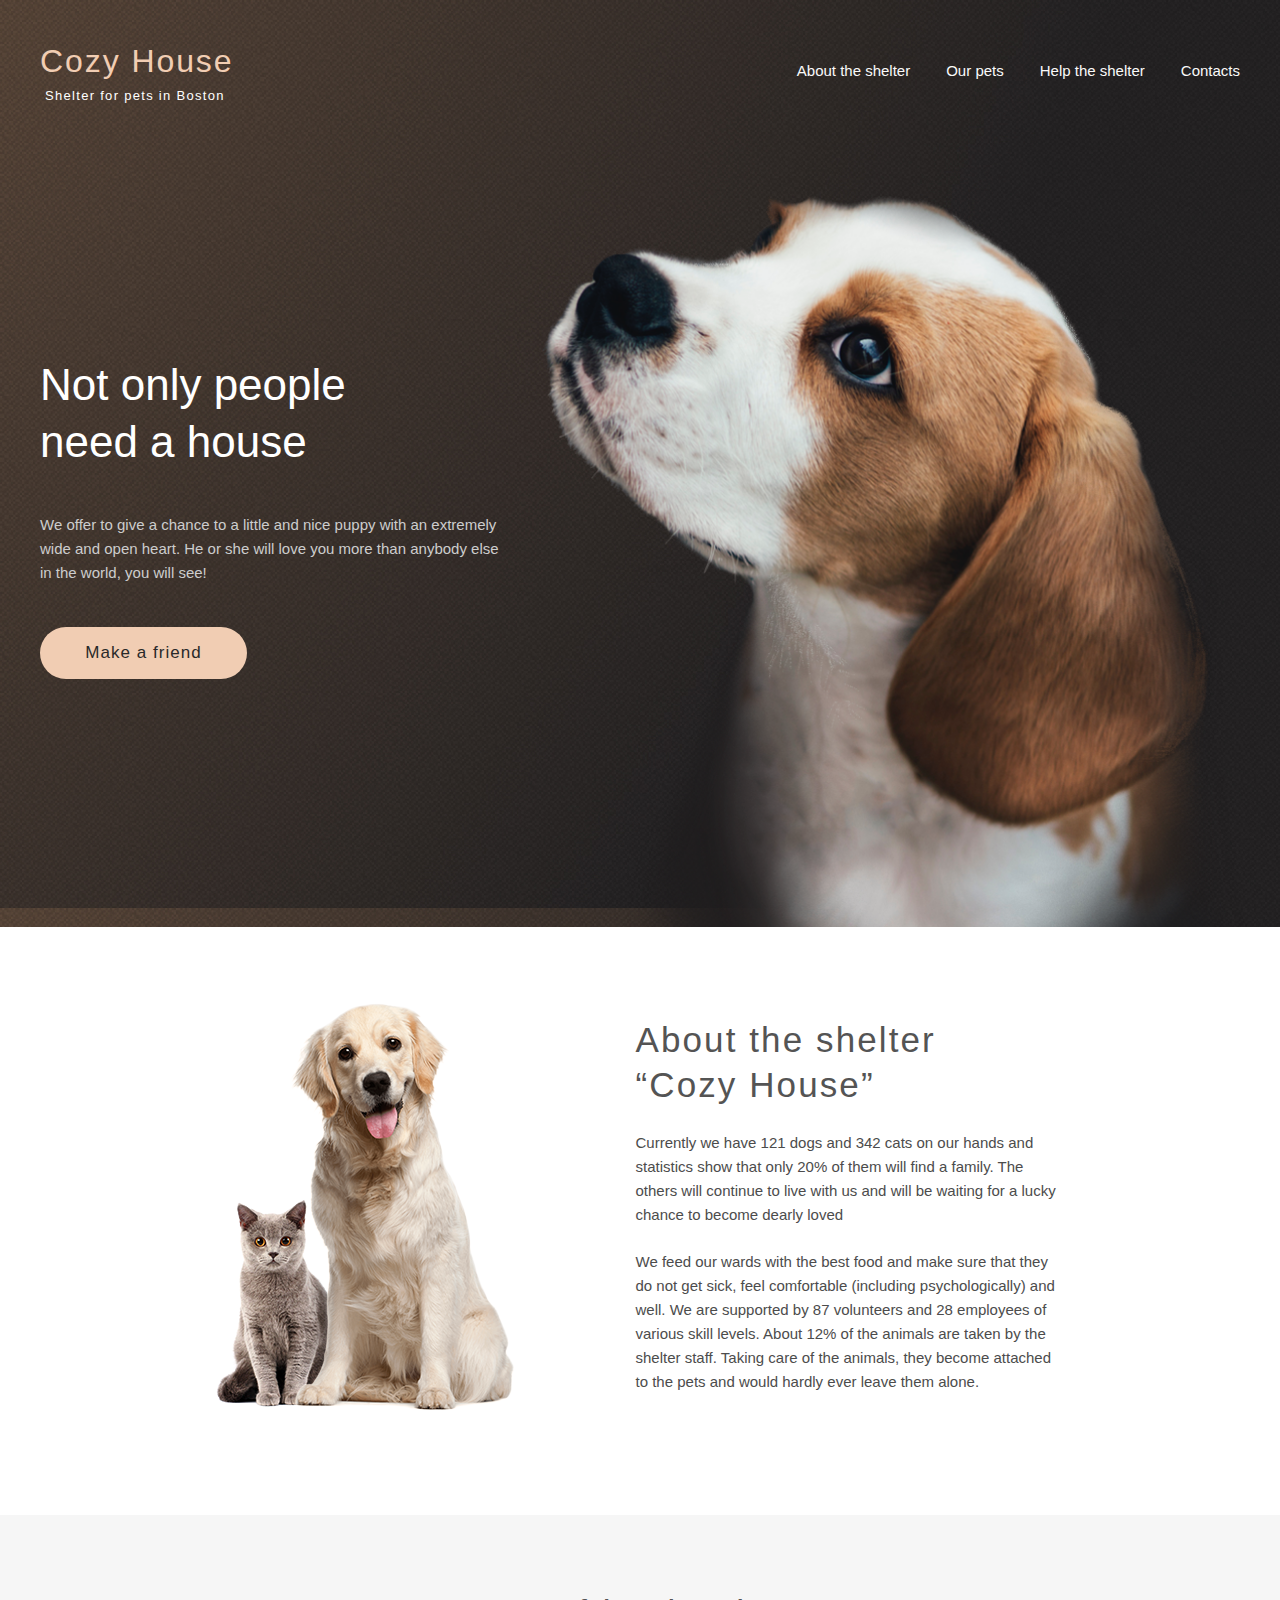
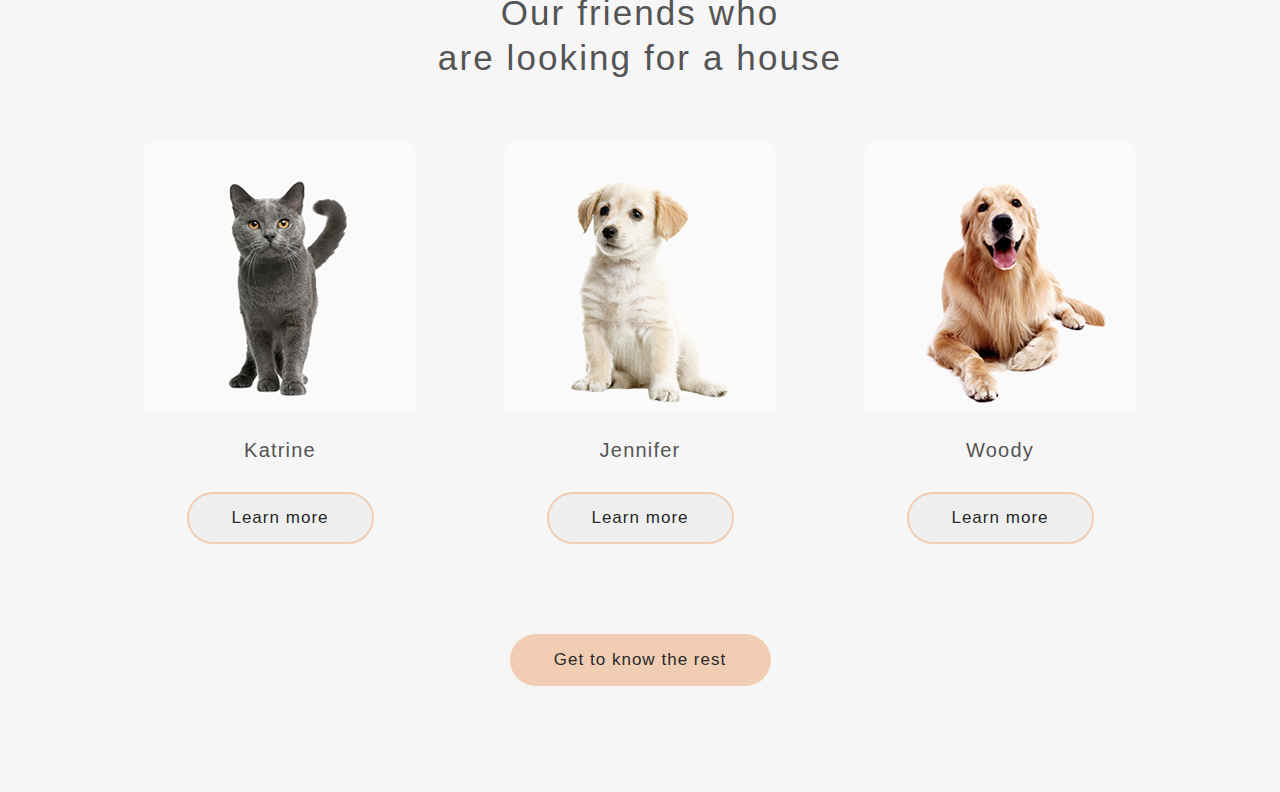
==== shelter/main.html @ a8c9cdcf "init: create html and css files, add header and 2 two blocks below" ====
<!DOCTYPE html>
<html lang="en">

<head>
    <meta charset="UTF-8">
    <meta name="viewport" content="width=device-width, initial-scale=1.0">
    <link rel="stylesheet" href="normalize.css">
    <link rel="stylesheet" href="main.css">
    <title>Main</title>
</head>

<body class="body">
    <div class="header-info">
        <div class="container_one">
            <header class="header">
                <div class="header-logo">
                    <div class="header-logo__title">Cozy House</div>
                    <div class="header-logo__sub-title">Shelter for pets in Boston</div>
                </div>
                <nav class="header-nav">
                    <ul class="header-nav__ul">
                        <li><a href="" class="header-nav__link">About the shelter</a></li>
                        <li><a href="" class="header-nav__link">Our pets</a></li>
                        <li><a href="" class="header-nav__link">Help the shelter</a></li>
                        <li><a href="" class="header-nav__link">Contacts</a></li>
                    </ul>
                </nav>
            </header>
            <section class="notOnly">
                <div class="notOnly-info">
                    <h1 class="notOnly-info__title">Not only people <br>need a house</h1>
                    <p class="notOnly-info__text">We offer to give a chance to a little and nice
                        puppy with an extremely wide and open heart.
                        He or she will love you more than anybody else in the world, you will see!
                    </p>
                    <button class="btn">Make a friend</button>
                </div>
                <div class="notOnly__img">
                    <img src="imgMain/headerPuppy.png" alt="puppy">
                </div>
            </section>
        </div>
    </div>
    <main>
        <section class="about">
            <div class="container_two">
                <div class="about-content">
                    <div class="about__img">
                        <img src="imgMain/about-pets.png" alt="pets">
                    </div>
                    <div class="about-info">
                        <h2 class="about-info__title">About the shelter <br>“Cozy House”</h2>
                        <p class="about-info__text">Currently we have 121 dogs and 342 cats on our hands and statistics
                            show
                            that only 20% of them will find a family. The others will continue to live with us and will
                            be
                            waiting for a lucky chance to become dearly loved</p>
                        <p class="about-info__text">We feed our wards with the best food and make sure that they do not
                            get
                            sick, feel comfortable (including psychologically) and well. We are supported by 87
                            volunteers
                            and 28 employees of various skill levels. About 12% of the animals are taken by the shelter
                            staff. Taking care of the animals, they become attached to the pets and would hardly ever
                            leave
                            them alone.</p>
                    </div>
                </div>
            </div>
        </section>
        <section class="ourfriends">
            <div class="container_two">
                <h2 class="ourfriends__title">Our friends who
                    <br>are looking for a house
                </h2>
                <div class="ourfriends-info">
                    <div class="ourfriends-card">
                        <img src="imgMain/pets-katrine.png" alt="pets-katrine">
                        <h3 class="ourfriends-card__title">Katrine</h3>
                        <button class="ourfriends-card__btn">Learn more</button>
                    </div>
                    <div class="ourfriends-card">
                        <img src="imgMain/pets-jennifer.png" alt="pets-jennifer">
                        <h3 class="ourfriends-card__title">Jennifer</h3>
                        <button class="ourfriends-card__btn">Learn more</button>
                    </div>
                    <div class="ourfriends-card">
                        <img src="imgMain/pets-woody.png" alt="pets-woody">
                        <h3 class="ourfriends-card__title">Woody</h3>
                        <button class="ourfriends-card__btn">Learn more</button>
                    </div>
                </div>
                <button class="btn btn-2">Get to know the rest</button>
            </div>
        </section>
        <section class="help"></section>
        <section class="inAddition"></section>
    </main>
    <footer class="footer"></footer>

</body>

</html>
---- shelter/main.css ----
:root {
  --font-family: "Georgia", sans-serif;
  --second-family: "Arial", sans-serif;
}

.body {
  max-width: 1280px;
}

li {
  list-style-type: none;
}

.header-info {
  min-height: 908px;
  background: url(imgMain/bsckgoundMain.jpg);
}

.container_one {
  max-width: 1200px;
  margin: 0 auto;
}

.header {
  min-height: 90px;
  display: flex;
  justify-content: space-between;
}

.header-logo {
  padding-top: 44px;
}

.header-logo__title {
  font-family: var(--font-family);
  font-weight: 400;
  font-size: 32px;
  line-height: 110%;
  letter-spacing: 0.06em;
  color: #f1cdb3;
}

.header-logo__sub-title {
  font-family: var(--second-family);
  font-weight: 400;
  font-size: 13px;
  letter-spacing: 0.1em;
  color: #fff;
  padding-top: 10px;
  padding-left: 5px;
}

.header-nav__ul {
  display: flex;
  gap: 36px;
  padding-top: 43px;
}

.header-nav__link {
  text-decoration: none;
  font-family: var(--second-family);
  font-weight: 400;
  font-size: 15px;
  line-height: 160%;
  color: #fafafa;
}

.notOnly {
  padding-top: 90px;
  display: flex;
  justify-content: space-between;
}

.notOnly-info {
  padding-top: 162px;
  display: flex;
  flex-direction: column;
  gap: 27px;
}

.notOnly-info__title {
  font-family: var(--font-family);
  font-weight: 400;
  font-size: 44px;
  line-height: 130%;
  color: #fff;
  margin: 0;
}

.notOnly-info__text {
  font-family: var(--second-family);
  font-weight: 400;
  font-size: 15px;
  line-height: 160%;
  color: #cdcdcd;
  max-width: 460px;
}

.btn {
  border: none;
  border-radius: 100px;
  width: 207px;
  height: 52px;
  background-color: #f1cdb3;
  font-family: var(--font-family);
  font-weight: 400;
  font-size: 17px;
  line-height: 130%;
  letter-spacing: 0.06em;
  color: #292929;
}

.notOnly__img img {
  height: 100%;
}

.container_two {
  max-width: 915px;
  margin: 0 auto;
}
/* 
.about {
  
} */

.about-content {
  display: flex;
  justify-content: space-around;
  min-height: 588px;
  gap: 57px;
}

.about__img {
  padding-top: 76px;
}

.about-info {
  padding-top: 90px;
  max-width: 430px;
  display: flex;
  flex-direction: column;
  gap: 23px;
}

.about-info__title {
  font-family: var(--font-family);
  font-weight: 400;
  font-size: 35px;
  line-height: 130%;
  letter-spacing: 0.06em;
  color: #545454;
  margin: 0;
}

.about-info__text {
  font-family: var(--second-family);
  font-weight: 400;
  font-size: 15px;
  line-height: 160%;
  color: #4c4c4c;
  margin: 0;
}

.ourfriends {
  min-height: 877px;
  background-color: #f6f6f6;
  text-align: center;
}

.ourfriends__title {
  font-family: var(--font-family);
  font-weight: 400;
  font-size: 35px;
  line-height: 130%;
  letter-spacing: 0.06em;
  text-align: center;
  color: #545454;
  padding-top: 75px;
  margin: 0;
}

.ourfriends-info {
  padding-top: 60px;
  display: flex;
  justify-content: center;
  align-items: center;
  gap: 90px;
  margin-bottom: 90px;
}

.ourfriends-card {
  text-align: center;
}

.ourfriends-card__title {
  font-family: var(--font-family);
  font-weight: 400;
  font-size: 20px;
  letter-spacing: 0.06em;
  color: #545454;
  margin: 0;
  padding-top: 24px;
}

.ourfriends-card__btn {
  border: 2px solid #f1cdb3;
  border-radius: 100px;
  padding: 12px auto;
  width: 187px;
  height: 52px;
  margin-top: 30px;
  font-family: var(--font-family);
  font-weight: 400;
  font-size: 17px;
  line-height: 130%;
  letter-spacing: 0.06em;
  color: #292929;
}

.btn-2 {
  width: 261px;
  height: 52px;
}
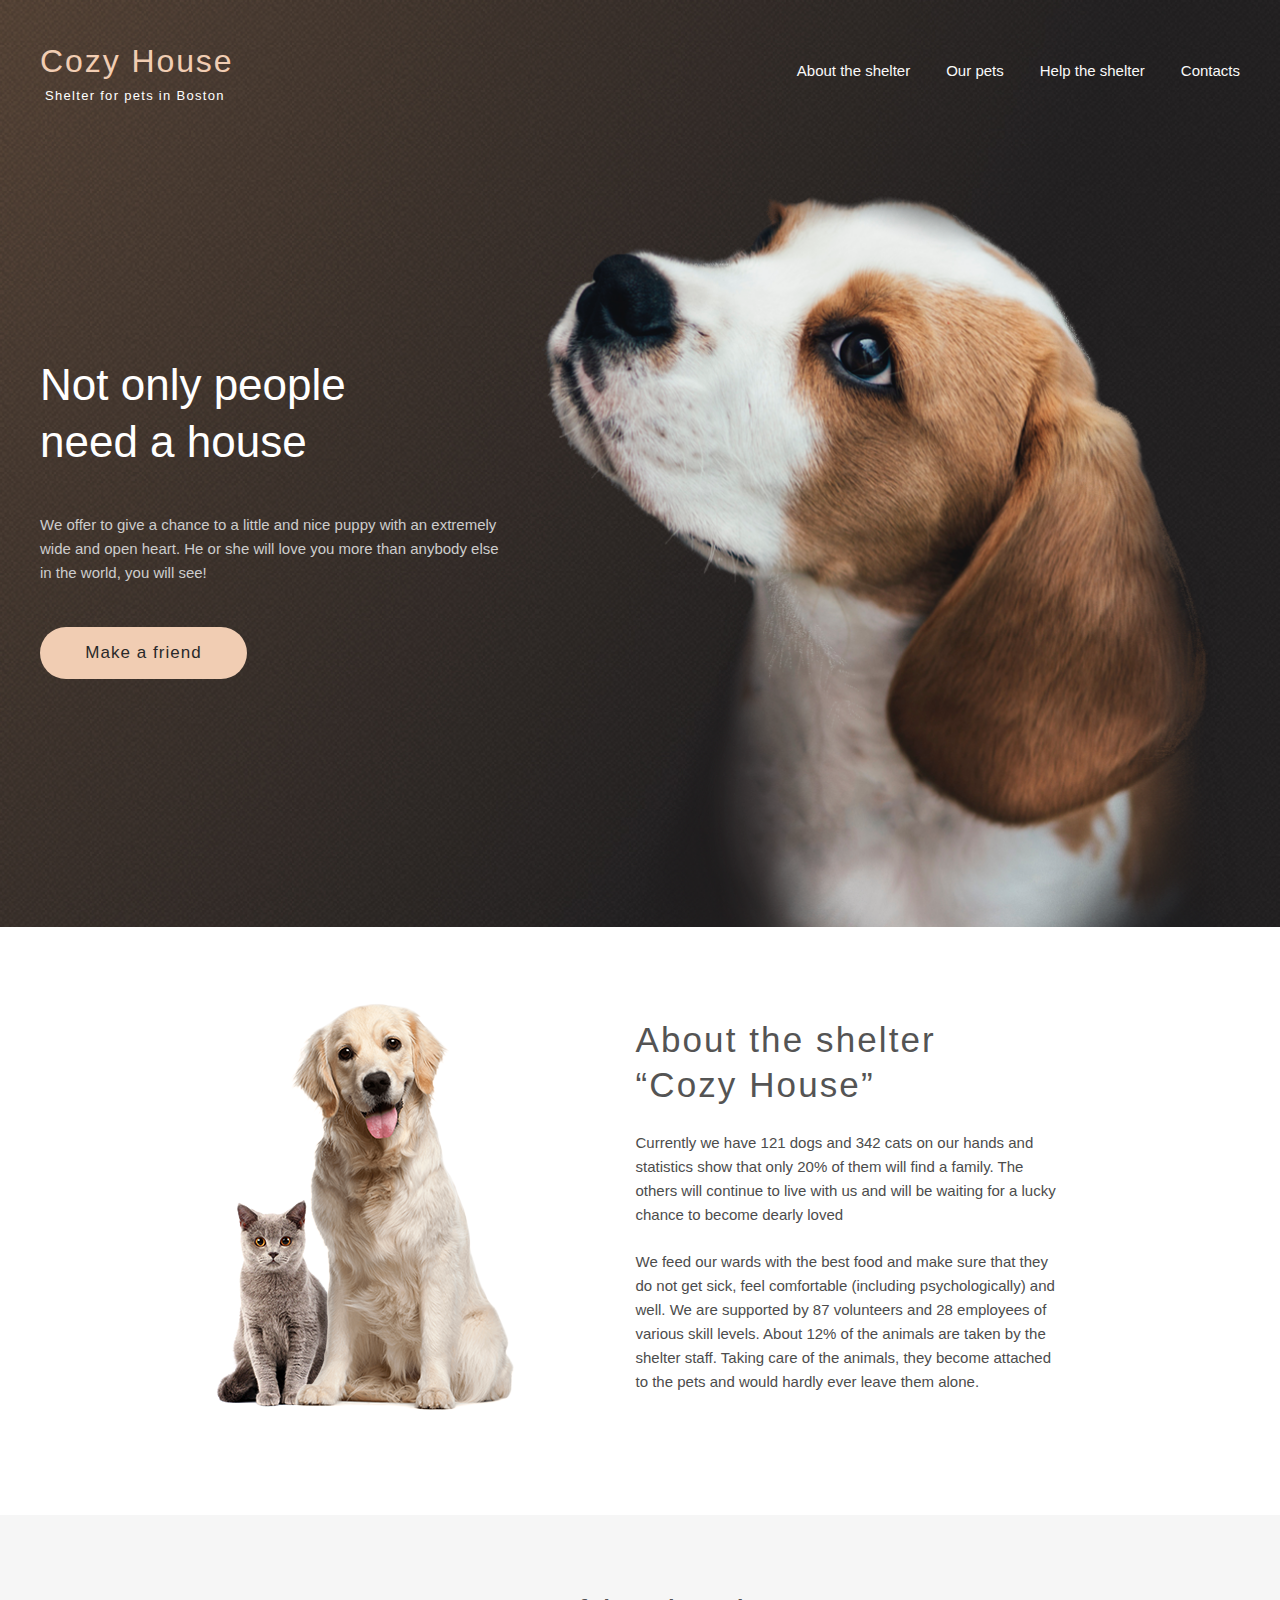
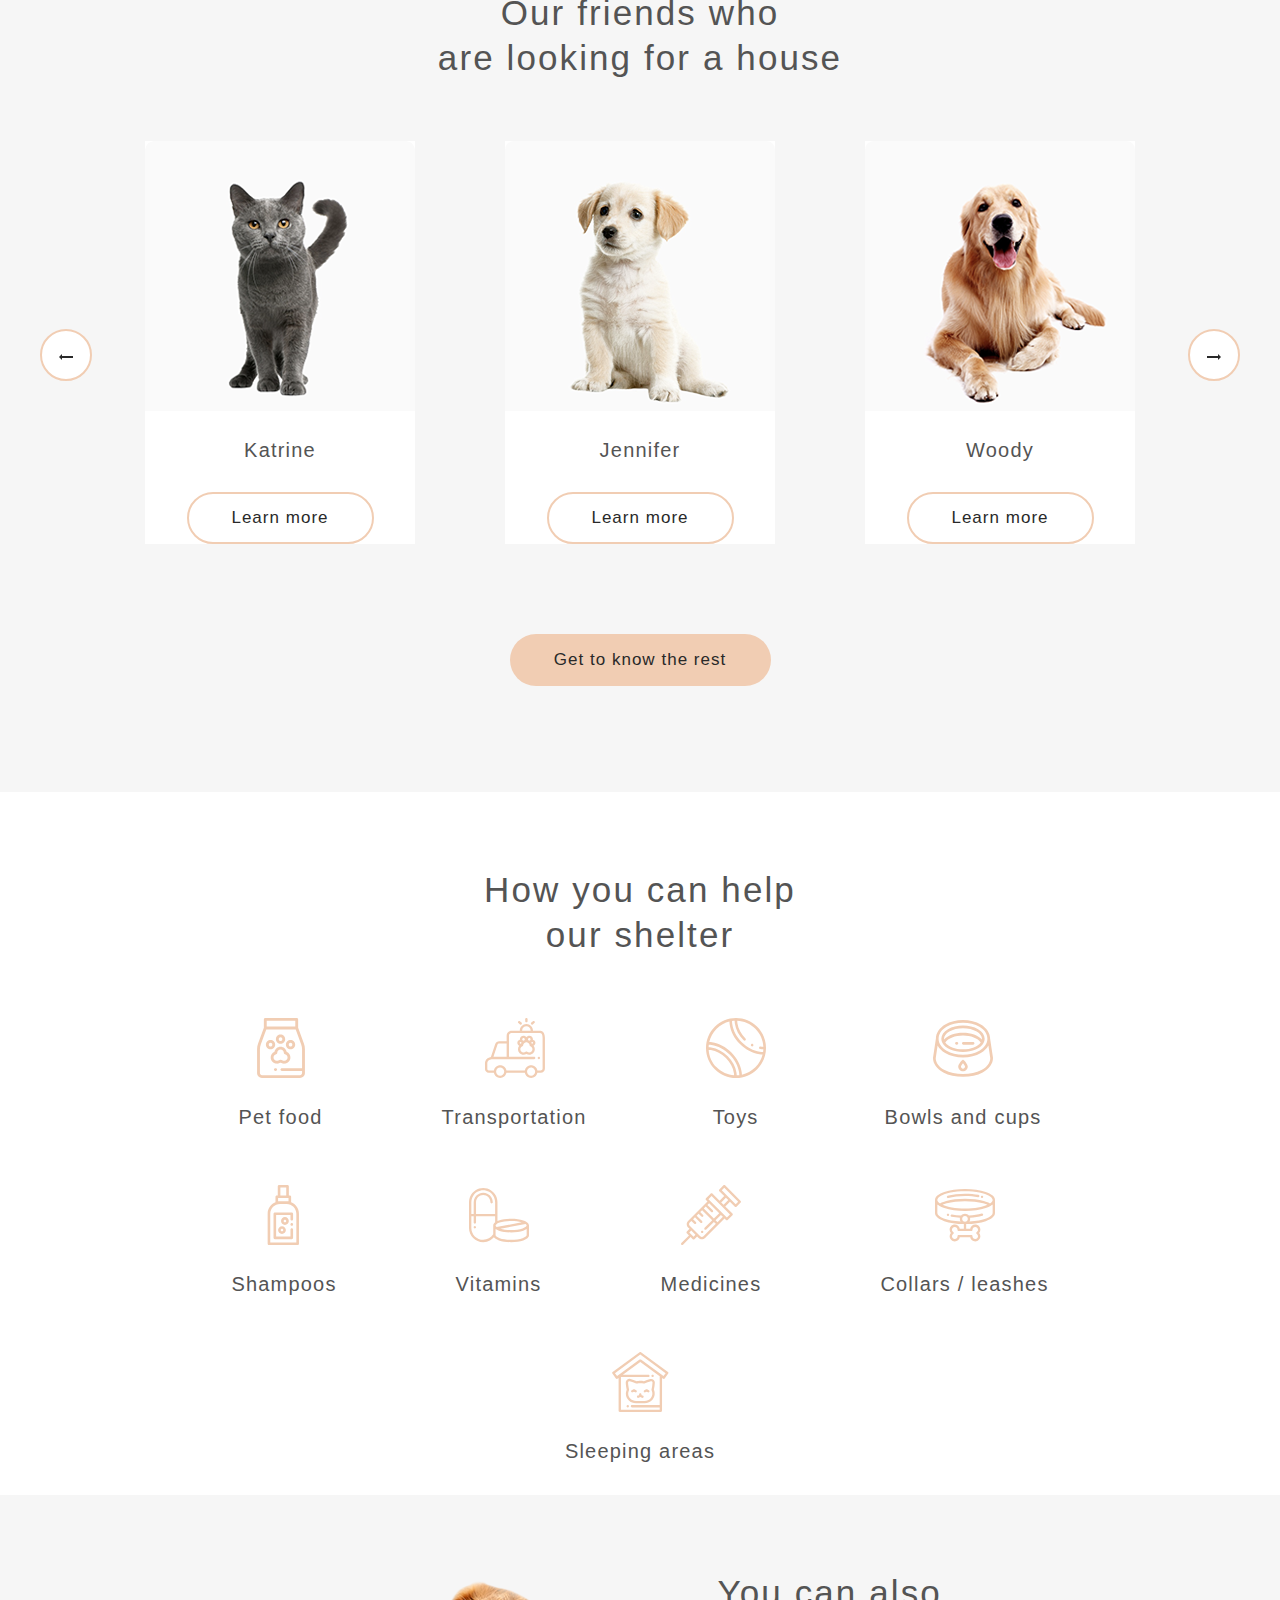
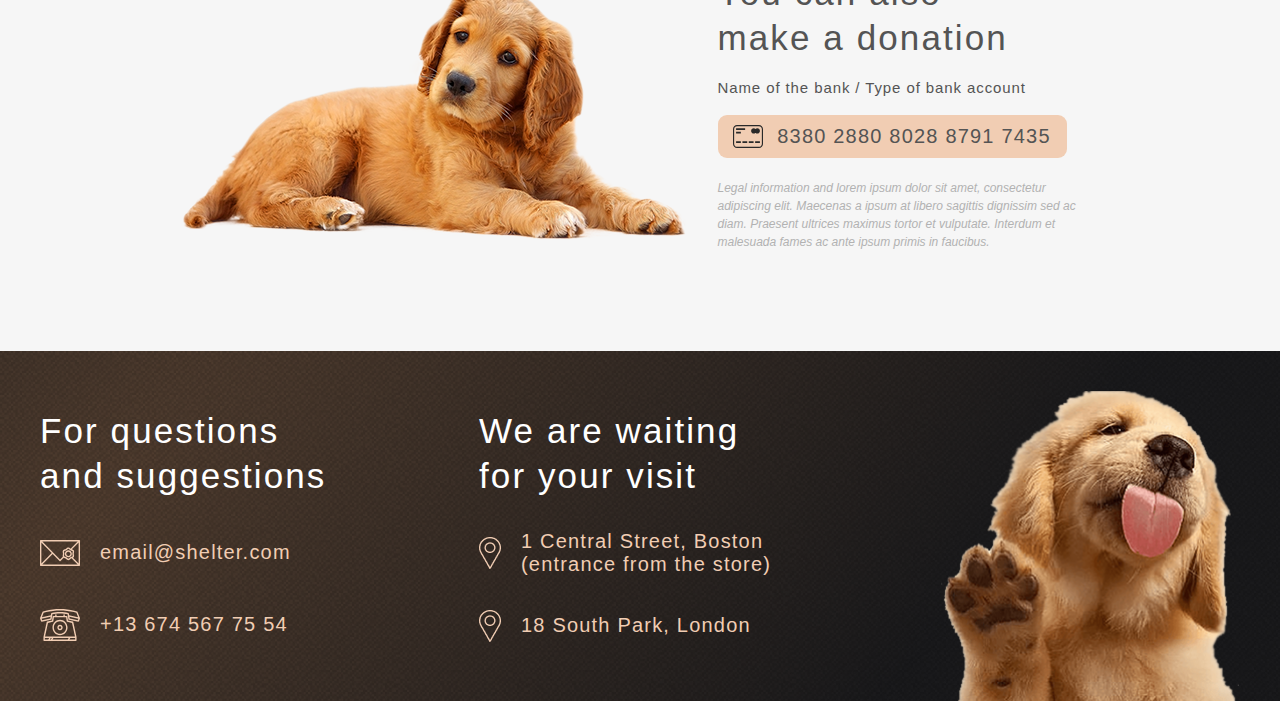
==== commit 9cae1889: "feat: add section ourfriends and section help and footer" ====
--- a/shelter/main.html
+++ b/shelter/main.html
@@ -49,7 +49,7 @@
                         <img src="imgMain/about-pets.png" alt="pets">
                     </div>
                     <div class="about-info">
-                        <h2 class="about-info__title">About the shelter <br>“Cozy House”</h2>
+                        <h2 class="h2__title">About the shelter <br>“Cozy House”</h2>
                         <p class="about-info__text">Currently we have 121 dogs and 342 cats on our hands and statistics
                             show
                             that only 20% of them will find a family. The others will continue to live with us and will
@@ -68,35 +68,132 @@
             </div>
         </section>
         <section class="ourfriends">
-            <div class="container_two">
-                <h2 class="ourfriends__title">Our friends who
-                    <br>are looking for a house
-                </h2>
-                <div class="ourfriends-info">
-                    <div class="ourfriends-card">
-                        <img src="imgMain/pets-katrine.png" alt="pets-katrine">
-                        <h3 class="ourfriends-card__title">Katrine</h3>
-                        <button class="ourfriends-card__btn">Learn more</button>
-                    </div>
-                    <div class="ourfriends-card">
-                        <img src="imgMain/pets-jennifer.png" alt="pets-jennifer">
-                        <h3 class="ourfriends-card__title">Jennifer</h3>
-                        <button class="ourfriends-card__btn">Learn more</button>
-                    </div>
-                    <div class="ourfriends-card">
-                        <img src="imgMain/pets-woody.png" alt="pets-woody">
-                        <h3 class="ourfriends-card__title">Woody</h3>
-                        <button class="ourfriends-card__btn">Learn more</button>
+            <div class="container_one ourfriends-container">
+                <button class="btn-1"><img src="imgMain/Arrow_left.png" alt="Arrow_left"></button>
+                <div class="conteiner_two">
+                    <h2 class="h2__title ourfriends__title">Our friends who
+                        <br>are looking for a house
+                    </h2>
+                    <div class="ourfriends-info">
+                        <div class="ourfriends-card">
+                            <img src="imgMain/pets-katrine.png" alt="pets-katrine">
+                            <h3 class="h3 ourfriends-card__title">Katrine</h3>
+                            <button class="ourfriends-card__btn">Learn more</button>
+                        </div>
+                        <div class="ourfriends-card">
+                            <img src="imgMain/pets-jennifer.png" alt="pets-jennifer">
+                            <h3 class="h3 ourfriends-card__title">Jennifer</h3>
+                            <button class="ourfriends-card__btn">Learn more</button>
+                        </div>
+                        <div class="ourfriends-card">
+                            <img src="imgMain/pets-woody.png" alt="pets-woody">
+                            <h3 class="h3 ourfriends-card__title">Woody</h3>
+                            <button class="ourfriends-card__btn">Learn more</button>
+                        </div>
                     </div>
                 </div>
-                <button class="btn btn-2">Get to know the rest</button>
+                <button class="btn-1"><img src="imgMain/Arrow_right.png" alt="Arrow_right"></button>
+            </div>
+            <button class="btn btn-2">Get to know the rest</button>
+        </section>
+        <section class="help">
+            <h2 class="h2__title help__h2-title">How you can help
+                <br>our shelter
+            </h2>
+            <div class="container_three">
+                <div class="help-info">
+                    <div class="help-info__card">
+                        <img src="imgMain/icon-pet-food.svg" alt="icon-pet-food">
+                        <h3 class="h3 help-info__card-title">Pet food</h3>
+                    </div>
+                    <div class="help-info__card">
+                        <img src="imgMain/icon-transportation.svg" alt="icon-transportation">
+                        <h3 class="h3 help-info__card-title">Transportation</h3>
+                    </div>
+                    <div class="help-info__card">
+                        <img src="imgMain/icon-toys.svg" alt="icon-toys">
+                        <h3 class="h3 help-info__card-title">Toys</h3>
+                    </div>
+                    <div class="help-info__card">
+                        <img src="imgMain/icon-bowls-and-cups.svg" alt="bowls-and-cups">
+                        <h3 class="h3 help-info__card-title">Bowls and cups</h3>
+                    </div>
+                    <div class="help-info__card">
+                        <img src="imgMain/icon-shampoos.svg" alt="icon-shampoos">
+                        <h3 class="h3 help-info__card-title">Shampoos</h3>
+                    </div>
+                    <div class="help-info__card">
+                        <img src="imgMain/icon-vitamins.svg" alt="icon-vitamins">
+                        <h3 class="h3 help-info__card-title">Vitamins</h3>
+                    </div>
+                    <div class="help-info__card">
+                        <img src="imgMain/icon-medicines.svg" alt="icon-medicines">
+                        <h3 class="h3 help-info__card-title">Medicines</h3>
+                    </div>
+                    <div class="help-info__card">
+                        <img src="imgMain/icon-collars-leashes.svg" alt="icon-collars-leashes">
+                        <h3 class="h3 help-info__card-title">Collars / leashes</h3>
+                    </div>
+                    <div class="help-info__card">
+                        <img src="imgMain/icon-sleeping-area.svg" alt="icon-sleeping-area">
+                        <h3 class="h3 help-info__card-title">Sleeping areas</h3>
+                    </div>
+                </div>
             </div>
         </section>
-        <section class="help"></section>
-        <section class="inAddition"></section>
+        <section class="inAddition">
+            <div class="container_two inAddition-container">
+                <div class="inAddition-content">
+                    <div class="inAddition-img__container">
+                        <img class="inAddition__img" src="imgMain/donation-dog.png" alt="dog">
+                    </div>
+                    <div class="inAddition-info">
+                        <h2 class="h2__title inAddition__h2-title">You can also <br>make a donation</h2>
+                        <p class="inAddition-info__subtitle">Name of the bank / Type of bank account</p>
+                        <button class="inAddition-info__btn">
+                            <img class="inAddition__btn-icon" src="imgMain/credit-card.svg" alt="credit-card">
+                            8380 2880 8028 8791 7435
+                        </button>
+                        <p class="inAddition-info__text">Legal information and lorem ipsum dolor sit amet, consectetur
+                            adipiscing elit. Maecenas a
+                            ipsum at libero sagittis dignissim sed ac diam. Praesent ultrices maximus tortor et
+                            vulputate. Interdum et malesuada fames ac ante ipsum primis in faucibus.</p>
+                    </div>
+                </div>
+            </div>
+        </section>
     </main>
-    <footer class="footer"></footer>
-
+    <footer class="footer">
+        <div class="container_one">
+            <div class="footer-info">
+                <div class="footer-info__item footer-info__item-content_left">
+                    <h2 class="h2__title footer-h2__title">For questions and suggestions</h2>
+                    <div class="footer-info__item-content email">
+                        <img class="footer__email" src="imgMain/footer-icon-email.svg" alt="icon-email">
+                        email@shelter.com
+                    </div>
+                    <div class="footer-info__item-content phone">
+                        <img class="footer__phone" src="imgMain/footer-icon-phone.svg" alt="icon-phone">
+                        +13 674 567 75 54
+                    </div>
+                </div>
+                <div class="footer-info__item footer-info__item-content_center">
+                    <h2 class="h2__title footer-h2__title">We are waiting for your visit</h2>
+                    <div class="footer-info__item-content marker_1">
+                        <img class="footer__marker" src="imgMain/footer-icon-marker.png" alt="icon-marker">
+                        1 Central Street, Boston (entrance from the store)
+                    </div>
+                    <div class="footer-info__item-content marker_2">
+                        <img class="footer__marker" src="imgMain/footer-icon-marker.png" alt="icon-marker">
+                        18 South Park, London
+                    </div>
+                </div>
+                <div class="footer-info-img-wrapper">
+                    <img class="footer-info-img" src="imgMain/footer-puppy.png" alt="puppy">
+                </div>
+            </div>
+        </div>
+    </footer>
 </body>
 
 </html>--- a/shelter/main.css
+++ b/shelter/main.css
@@ -14,6 +14,7 @@
 .header-info {
   min-height: 908px;
   background: url(imgMain/bsckgoundMain.jpg);
+  background-size: cover;
 }
 
 .container_one {
@@ -118,10 +119,6 @@
   max-width: 915px;
   margin: 0 auto;
 }
-/* 
-.about {
-  
-} */
 
 .about-content {
   display: flex;
@@ -142,7 +139,7 @@
   gap: 23px;
 }
 
-.about-info__title {
+.h2__title {
   font-family: var(--font-family);
   font-weight: 400;
   font-size: 35px;
@@ -167,16 +164,16 @@
   text-align: center;
 }
 
+.ourfriends-container {
+  display: flex;
+  align-items: center;
+  justify-content: center;
+  gap: 53px;
+}
+
 .ourfriends__title {
-  font-family: var(--font-family);
-  font-weight: 400;
-  font-size: 35px;
-  line-height: 130%;
-  letter-spacing: 0.06em;
-  text-align: center;
-  color: #545454;
+  text-align: center;
   padding-top: 75px;
-  margin: 0;
 }
 
 .ourfriends-info {
@@ -189,17 +186,31 @@
 }
 
 .ourfriends-card {
-  text-align: center;
+  width: 270px;
+  text-align: center;
+  background-color: #fff;
+}
+
+.h3 {
+  font-family: var(--font-family);
+  font-weight: 400;
+  font-size: 20px;
+  letter-spacing: 0.06em;
+  color: #545454;
+  margin: 0;
 }
 
 .ourfriends-card__title {
-  font-family: var(--font-family);
-  font-weight: 400;
-  font-size: 20px;
-  letter-spacing: 0.06em;
-  color: #545454;
-  margin: 0;
   padding-top: 24px;
+}
+
+.btn-1 {
+  border-radius: 100px;
+  border: 2px solid #f1cdb3;
+  width: 52px;
+  height: 52px;
+  background-color: #fff;
+  margin-top: 161px;
 }
 
 .ourfriends-card__btn {
@@ -215,9 +226,165 @@
   line-height: 130%;
   letter-spacing: 0.06em;
   color: #292929;
+  background-color: #fff;
 }
 
 .btn-2 {
   width: 261px;
   height: 52px;
 }
+
+.help {
+  text-align: center;
+  min-height: 611px;
+}
+
+.help__h2-title {
+  padding-top: 75px;
+}
+
+.container_three {
+  max-width: 1026px;
+  margin: 0 auto;
+  padding-top: 60px;
+}
+
+.help-info {
+  display: flex;
+  justify-content: center;
+  flex-wrap: wrap;
+  gap: 24px 119px;
+}
+
+.help-info__card {
+  min-height: 143px;
+  text-align: center;
+}
+
+.help-info__card-title {
+  padding-top: 24px;
+}
+
+.inAddition {
+  min-height: 456px;
+  background-color: #f6f6f6;
+}
+
+.inAddition-container {
+  padding-top: 75px;
+}
+
+.inAddition-content {
+  display: flex;
+  gap: 30px;
+}
+
+.inAddition-img__container {
+  padding-top: 10px;
+  max-width: 505px;
+}
+
+.inAddition-info__subtitle {
+  font-family: var(--font-family);
+  font-weight: 400;
+  font-size: 15px;
+  line-height: 110%;
+  letter-spacing: 0.06em;
+  color: #545454;
+  margin: 0 0 19px 0;
+  padding-top: 19px;
+}
+
+.inAddition-info__btn {
+  border: none;
+  border-radius: 9px;
+  width: 349px;
+  height: 43px;
+  background-color: #f1cdb3;
+  font-family: var(--font-family);
+  font-weight: 400;
+  font-size: 20px;
+  line-height: 115%;
+  letter-spacing: 0.06em;
+  color: #545454;
+  display: flex;
+  gap: 14px;
+  align-items: center;
+  justify-content: center;
+}
+
+.inAddition-info__text {
+  font-family: var(--second-family);
+  font-style: italic;
+  font-weight: 400;
+  font-size: 12px;
+  line-height: 150%;
+  color: #b2b2b2;
+  padding-top: 21px;
+  margin: 0;
+}
+
+.footer {
+  height: 350px;
+  background: url(./imgMain/footer-gradient-background.png);
+}
+
+.footer-info {
+  padding-top: 23px;
+  display: flex;
+}
+
+.footer-info__item {
+  height: 245px;
+}
+
+.footer-info__item-content_left {
+  padding-top: 34px;
+  width: 295px;
+}
+
+.footer-info__item-content_center {
+  padding: 34px 0 0 144px;
+  width: 302px;
+}
+
+.footer-info-img {
+  padding: 17px 0 0 159px;
+}
+
+.footer-h2__title {
+  color: #fff;
+}
+
+.footer-info__item-content {
+  display: flex;
+  align-items: center;
+  font-family: var(--font-family);
+  font-weight: 400;
+  font-size: 20px;
+  line-height: 115%;
+  letter-spacing: 0.06em;
+  color: #f1cdb3;
+}
+
+.email {
+  padding-top: 38px;
+}
+
+.footer__email,
+.footer__phone,
+.footer__marker {
+  margin-right: 20px;
+}
+
+.phone {
+  padding-top: 40px;
+}
+
+.marker_1 {
+  padding-top: 31px;
+}
+
+.marker_2 {
+  padding-top: 34px;
+}
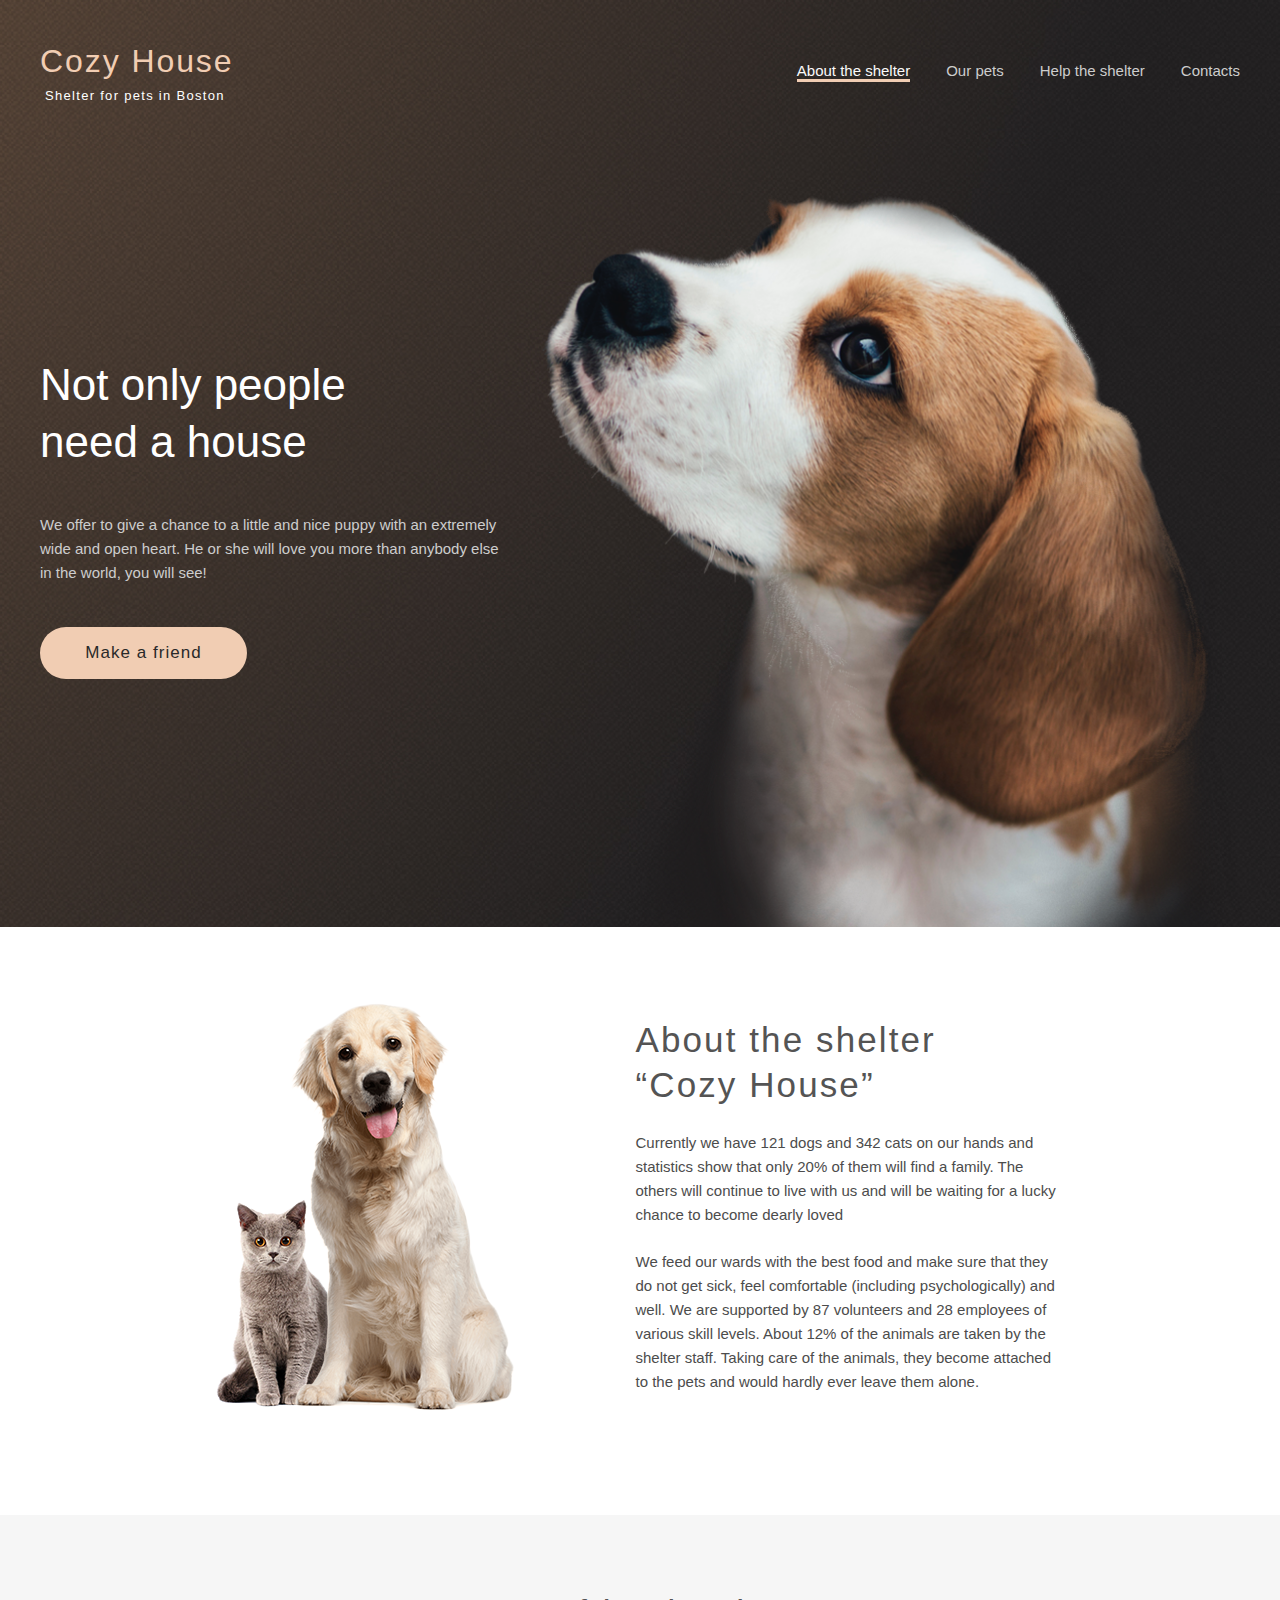
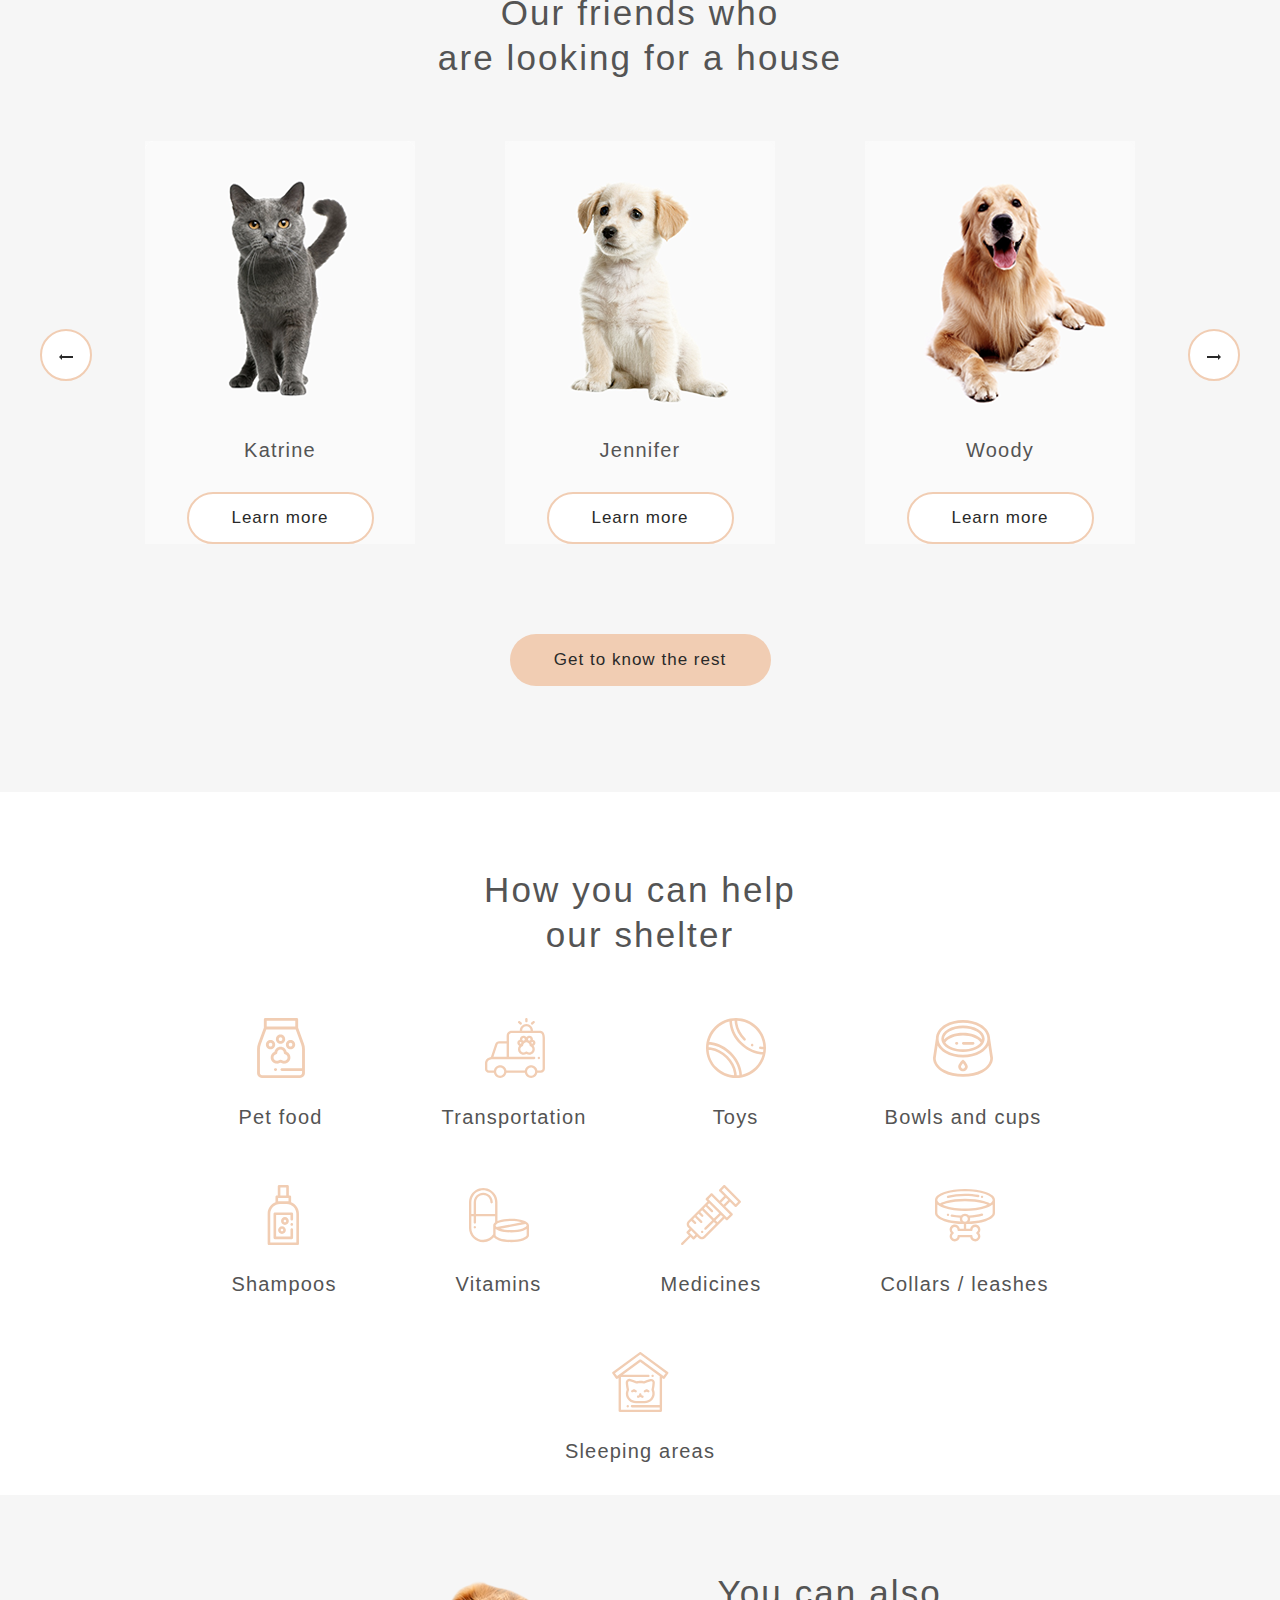
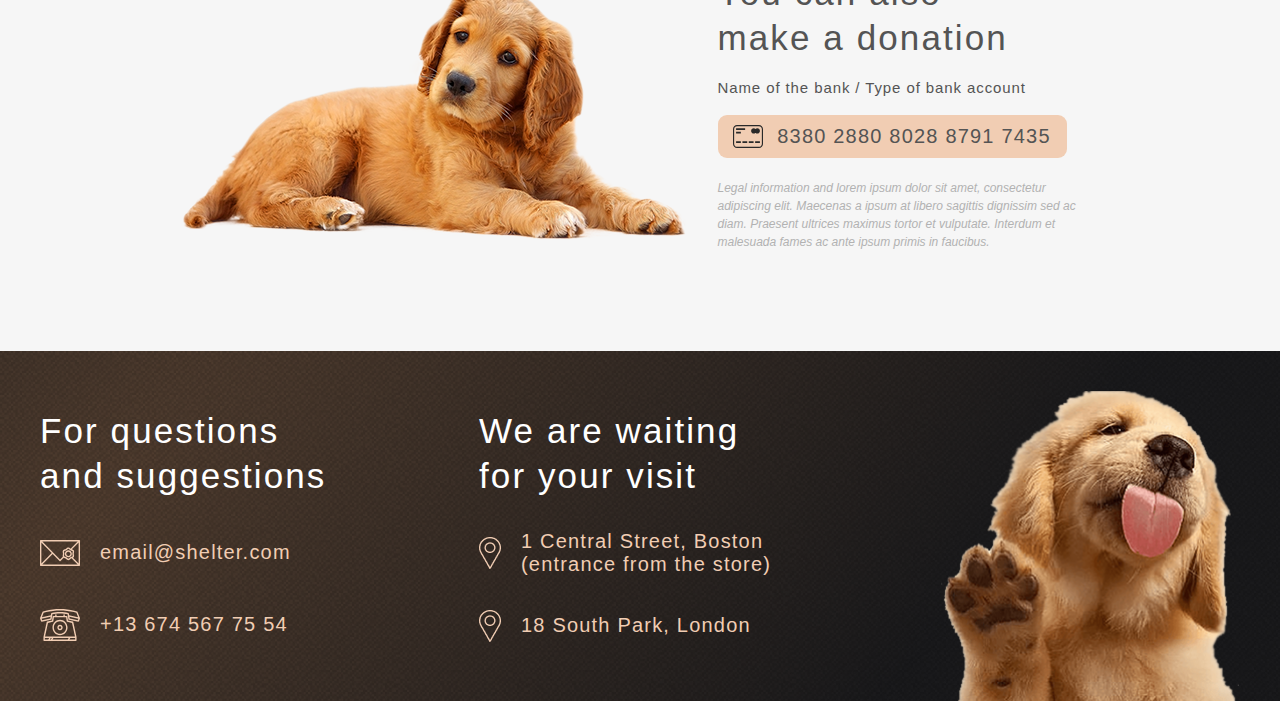
==== commit 3d5610b2: "feat: add interactiv and favicon" ====
--- a/shelter/main.html
+++ b/shelter/main.html
@@ -6,6 +6,7 @@
     <meta name="viewport" content="width=device-width, initial-scale=1.0">
     <link rel="stylesheet" href="normalize.css">
     <link rel="stylesheet" href="main.css">
+    <link rel="shortcut icon" href="imgMain/dog-svgrepo-com.svg" type="image/svg">
     <title>Main</title>
 </head>
 
@@ -13,16 +14,18 @@
     <div class="header-info">
         <div class="container_one">
             <header class="header">
-                <div class="header-logo">
-                    <div class="header-logo__title">Cozy House</div>
-                    <div class="header-logo__sub-title">Shelter for pets in Boston</div>
-                </div>
+                <a class="a" href="#">
+                    <div class="header-logo">
+                        <div class="header-logo__title">Cozy House</div>
+                        <div class="header-logo__sub-title">Shelter for pets in Boston</div>
+                    </div>
+                </a>
                 <nav class="header-nav">
                     <ul class="header-nav__ul">
-                        <li><a href="" class="header-nav__link">About the shelter</a></li>
-                        <li><a href="" class="header-nav__link">Our pets</a></li>
-                        <li><a href="" class="header-nav__link">Help the shelter</a></li>
-                        <li><a href="" class="header-nav__link">Contacts</a></li>
+                        <li><a href="" class="header-nav__link nav_1">About the shelter</a></li>
+                        <li><a href="pets.html" class="header-nav__link nav_2">Our pets</a></li>
+                        <li><a href="#help" class="header-nav__link nav_3">Help the shelter</a></li>
+                        <li><a href="#contacts" class="header-nav__link nav_4">Contacts</a></li>
                     </ul>
                 </nav>
             </header>
@@ -33,7 +36,7 @@
                         puppy with an extremely wide and open heart.
                         He or she will love you more than anybody else in the world, you will see!
                     </p>
-                    <button class="btn">Make a friend</button>
+                    <a href="#friends"><button class="btn">Make a friend</button></a>
                 </div>
                 <div class="notOnly__img">
                     <img src="imgMain/headerPuppy.png" alt="puppy">
@@ -68,7 +71,7 @@
             </div>
         </section>
         <section class="ourfriends">
-            <div class="container_one ourfriends-container">
+            <div class="container_one ourfriends-container" id="friends">
                 <button class="btn-1"><img src="imgMain/Arrow_left.png" alt="Arrow_left"></button>
                 <div class="conteiner_two">
                     <h2 class="h2__title ourfriends__title">Our friends who
@@ -94,9 +97,9 @@
                 </div>
                 <button class="btn-1"><img src="imgMain/Arrow_right.png" alt="Arrow_right"></button>
             </div>
-            <button class="btn btn-2">Get to know the rest</button>
-        </section>
-        <section class="help">
+            <a href="pets.html"><button class="btn btn-2">Get to know the rest</button></a>
+        </section>
+        <section class="help" id="help">
             <h2 class="h2__title help__h2-title">How you can help
                 <br>our shelter
             </h2>
@@ -150,10 +153,12 @@
                     <div class="inAddition-info">
                         <h2 class="h2__title inAddition__h2-title">You can also <br>make a donation</h2>
                         <p class="inAddition-info__subtitle">Name of the bank / Type of bank account</p>
-                        <button class="inAddition-info__btn">
-                            <img class="inAddition__btn-icon" src="imgMain/credit-card.svg" alt="credit-card">
-                            8380 2880 8028 8791 7435
-                        </button>
+                        <a href="#btn" class="a">
+                            <button class="inAddition-info__btn" id="btn">
+                                <img class="inAddition__btn-icon" src="imgMain/credit-card.svg" alt="credit-card">
+                                8380 2880 8028 8791 7435
+                            </button>
+                        </a>
                         <p class="inAddition-info__text">Legal information and lorem ipsum dolor sit amet, consectetur
                             adipiscing elit. Maecenas a
                             ipsum at libero sagittis dignissim sed ac diam. Praesent ultrices maximus tortor et
@@ -163,29 +168,38 @@
             </div>
         </section>
     </main>
-    <footer class="footer">
+    <footer class="footer" id="contacts">
         <div class="container_one">
             <div class="footer-info">
                 <div class="footer-info__item footer-info__item-content_left">
                     <h2 class="h2__title footer-h2__title">For questions and suggestions</h2>
                     <div class="footer-info__item-content email">
-                        <img class="footer__email" src="imgMain/footer-icon-email.svg" alt="icon-email">
-                        email@shelter.com
+                        <a class="a footer-info__item-content" href="mailto:email@shelter.com" target="_blank">
+                            <img class="footer__email" src="imgMain/footer-icon-email.svg" alt="icon-email">
+                            email@shelter.com
+                        </a>
                     </div>
                     <div class="footer-info__item-content phone">
-                        <img class="footer__phone" src="imgMain/footer-icon-phone.svg" alt="icon-phone">
-                        +13 674 567 75 54
+                        <a class="a footer-info__item-content" href="tel:+136745677554" target="_blank">
+                            <img class="footer__phone" src="imgMain/footer-icon-phone.svg" alt="icon-phone">
+                            +13 674 567 75 54</a>
                     </div>
                 </div>
                 <div class="footer-info__item footer-info__item-content_center">
                     <h2 class="h2__title footer-h2__title">We are waiting for your visit</h2>
                     <div class="footer-info__item-content marker_1">
-                        <img class="footer__marker" src="imgMain/footer-icon-marker.png" alt="icon-marker">
-                        1 Central Street, Boston (entrance from the store)
+                        <a class="a footer-info__item-content"
+                            href="https://www.google.com/maps/search/1+Central+Street,+Boston/@42.3144858,-71.1350934,11z/data=!3m1!4b1?entry=ttu"
+                            target="_blank">
+                            <img class="footer__marker" src="imgMain/footer-icon-marker.png" alt="icon-marker">
+                            1 Central Street, Boston (entrance from the store)</a>
                     </div>
                     <div class="footer-info__item-content marker_2">
-                        <img class="footer__marker" src="imgMain/footer-icon-marker.png" alt="icon-marker">
-                        18 South Park, London
+                        <a class="a footer-info__item-content"
+                            href="https://www.google.com/maps/search/18+South+Park,+London/@51.5287398,-0.2664058,11z/data=!3m1!4b1?entry=ttu"
+                            target="_blank">
+                            <img class="footer__marker" src="imgMain/footer-icon-marker.png" alt="icon-marker">18 South
+                            Park, London</a>
                     </div>
                 </div>
                 <div class="footer-info-img-wrapper">
--- a/shelter/main.css
+++ b/shelter/main.css
@@ -3,8 +3,17 @@
   --second-family: "Arial", sans-serif;
 }
 
+html {
+  scroll-behavior: smooth;
+}
+
+.a {
+  text-decoration: none;
+}
+
 .body {
   max-width: 1280px;
+  margin: 0 auto;
 }
 
 li {
@@ -63,7 +72,26 @@
   font-weight: 400;
   font-size: 15px;
   line-height: 160%;
+  color: #cdcdcd;
+  transition: color 1s ease;
+}
+
+.nav_1 {
   color: #fafafa;
+  border-bottom: 3px solid #f1cdb3;
+}
+
+.nav_2:hover,
+.nav_3:hover,
+.nav_4:hover {
+  color: #fafafa;
+  cursor: pointer;
+}
+.nav_2:active,
+.nav_3:active,
+.nav_4:active {
+  color: #fafafa;
+  border-bottom: 3px solid #f1cdb3;
 }
 
 .notOnly {
@@ -109,6 +137,12 @@
   line-height: 130%;
   letter-spacing: 0.06em;
   color: #292929;
+  transition: background-color 1s ease;
+}
+
+.btn:hover {
+  background-color: #fddcc4;
+  cursor: pointer;
 }
 
 .notOnly__img img {
@@ -161,6 +195,7 @@
 .ourfriends {
   min-height: 877px;
   background-color: #f6f6f6;
+  background-size: cover;
   text-align: center;
 }
 
@@ -188,7 +223,18 @@
 .ourfriends-card {
   width: 270px;
   text-align: center;
+  background-color: #fafafa;
+}
+
+.ourfriends-card:hover {
+  cursor: pointer;
+  box-shadow: 0 2px 35px 14px rgba(13, 13, 13, 0.04);
   background-color: #fff;
+  .ourfriends-card__btn {
+    border: 2px solid #fddcc4;
+    background-color: #fddcc4;
+    cursor: pointer;
+  }
 }
 
 .h3 {
@@ -211,6 +257,13 @@
   height: 52px;
   background-color: #fff;
   margin-top: 161px;
+  transition: background-color 1s ease;
+}
+
+.btn-1:hover {
+  border: 2px solid #fddcc4;
+  background-color: #fddcc4;
+  cursor: pointer;
 }
 
 .ourfriends-card__btn {
@@ -227,6 +280,13 @@
   letter-spacing: 0.06em;
   color: #292929;
   background-color: #fff;
+  transition: background-color 1s ease;
+}
+
+.ourfriends-card__btn:hover {
+  border: 2px solid #fddcc4;
+  background-color: #fddcc4;
+  cursor: pointer;
 }
 
 .btn-2 {
@@ -293,6 +353,10 @@
   color: #545454;
   margin: 0 0 19px 0;
   padding-top: 19px;
+}
+
+a.inAddition-info__btn {
+  text-decoration: none;
 }
 
 .inAddition-info__btn {
@@ -311,6 +375,12 @@
   gap: 14px;
   align-items: center;
   justify-content: center;
+  transition: background-color 1s ease;
+}
+
+.inAddition-info__btn:hover {
+  background-color: #fddcc4;
+  cursor: pointer;
 }
 
 .inAddition-info__text {
